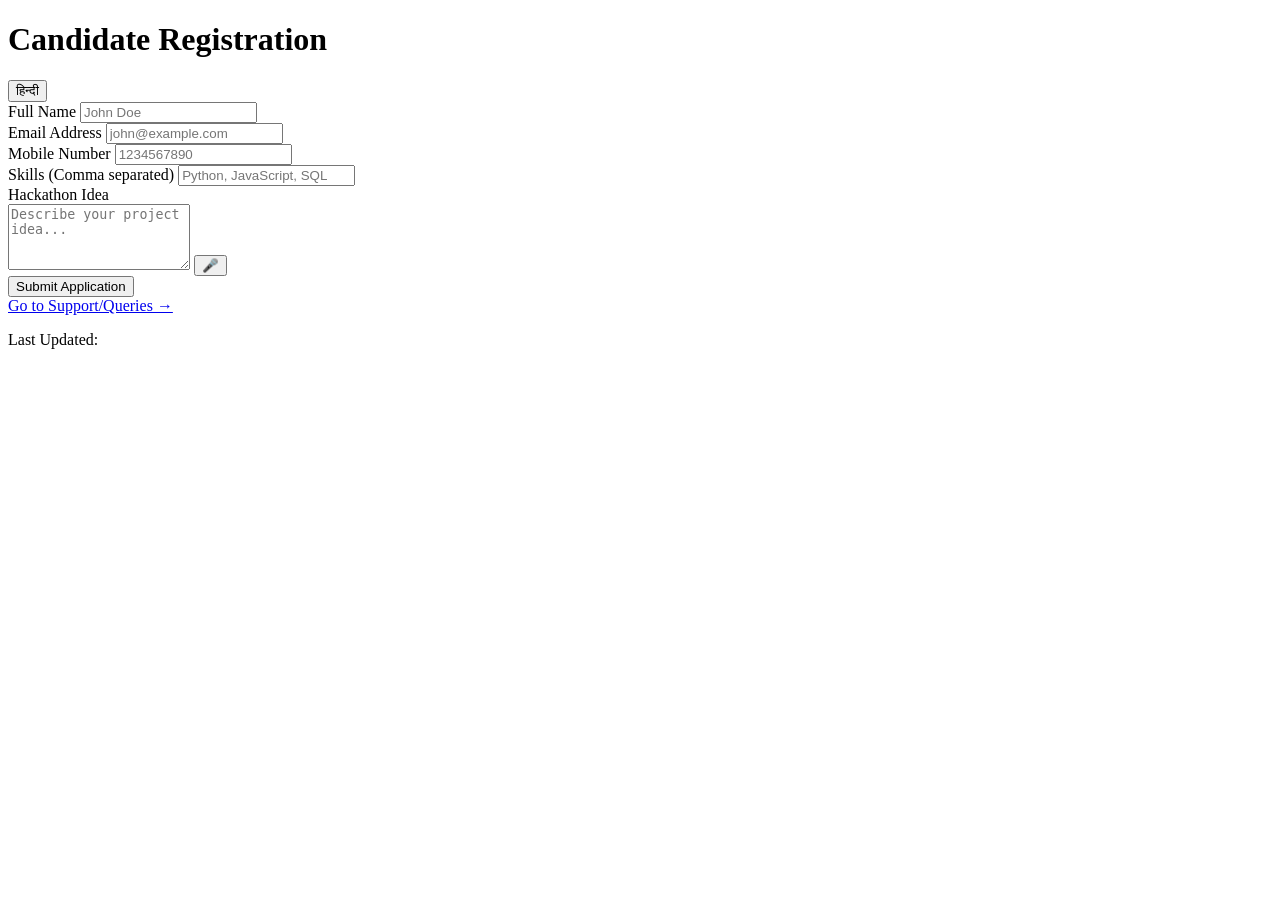
==== Registeration.html @ 9bef77f6 "Rename gemini-code-1783528364939.html to Registeration.html" ====
<!DOCTYPE html>
<html lang="en">
<head>
    <meta charset="UTF-8">
    <meta name="viewport" content="width=device-width, initial-scale=1.0">
    <title>Candidate Registration</title>
    <link rel="stylesheet" href="style.css">
</head>
<body>
    <div class="container">
        <header>
            <h1 data-en="Candidate Registration" data-hi="उम्मीदवार पंजीकरण">Candidate Registration</h1>
            <button id="lang-toggle" class="btn-secondary">हिन्दी</button>
        </header>

        <form id="registrationForm">
            <div class="form-group">
                <label for="name" data-en="Full Name" data-hi="पूरा नाम">Full Name</label>
                <input type="text" id="name" required placeholder="John Doe">
            </div>

            <div class="form-group">
                <label for="email" data-en="Email Address" data-hi="ईमेल पता">Email Address</label>
                <input type="email" id="email" required placeholder="john@example.com">
            </div>

            <div class="form-group">
                <label for="mobile" data-en="Mobile Number" data-hi="मोबाइल नंबर">Mobile Number</label>
                <input type="tel" id="mobile" required placeholder="1234567890">
            </div>

            <div class="form-group">
                <label for="skills" data-en="Skills (Comma separated)" data-hi="कौशल (कॉमा से अलग करें)">Skills (Comma separated)</label>
                <input type="text" id="skills" required placeholder="Python, JavaScript, SQL">
            </div>

            <div class="form-group">
                <label for="idea" data-en="Hackathon Idea" data-hi="हैकाथॉन विचार">Hackathon Idea</label>
                <div class="input-with-mic">
                    <textarea id="idea" rows="4" required placeholder="Describe your project idea..."></textarea>
                    <button type="button" class="mic-btn" data-target="idea" title="Listen">🎤</button>
                </div>
            </div>

            <button type="submit" class="btn-submit" data-en="Submit Application" data-hi="आवेदन जमा करें">Submit Application</button>
        </form>

        <nav class="page-nav">
            <a href="support.html" data-en="Go to Support/Queries" data-hi="सहायता/प्रश्नों पर जाएं">Go to Support/Queries →</a>
        </nav>

        <footer>
            <p data-en="Last Updated: " data-hi="अंतिम अपडेट: ">Last Updated: <span class="last-updated"></span></p>
        </footer>
    </div>

    <script src="script.js"></script>
</body>
</html>
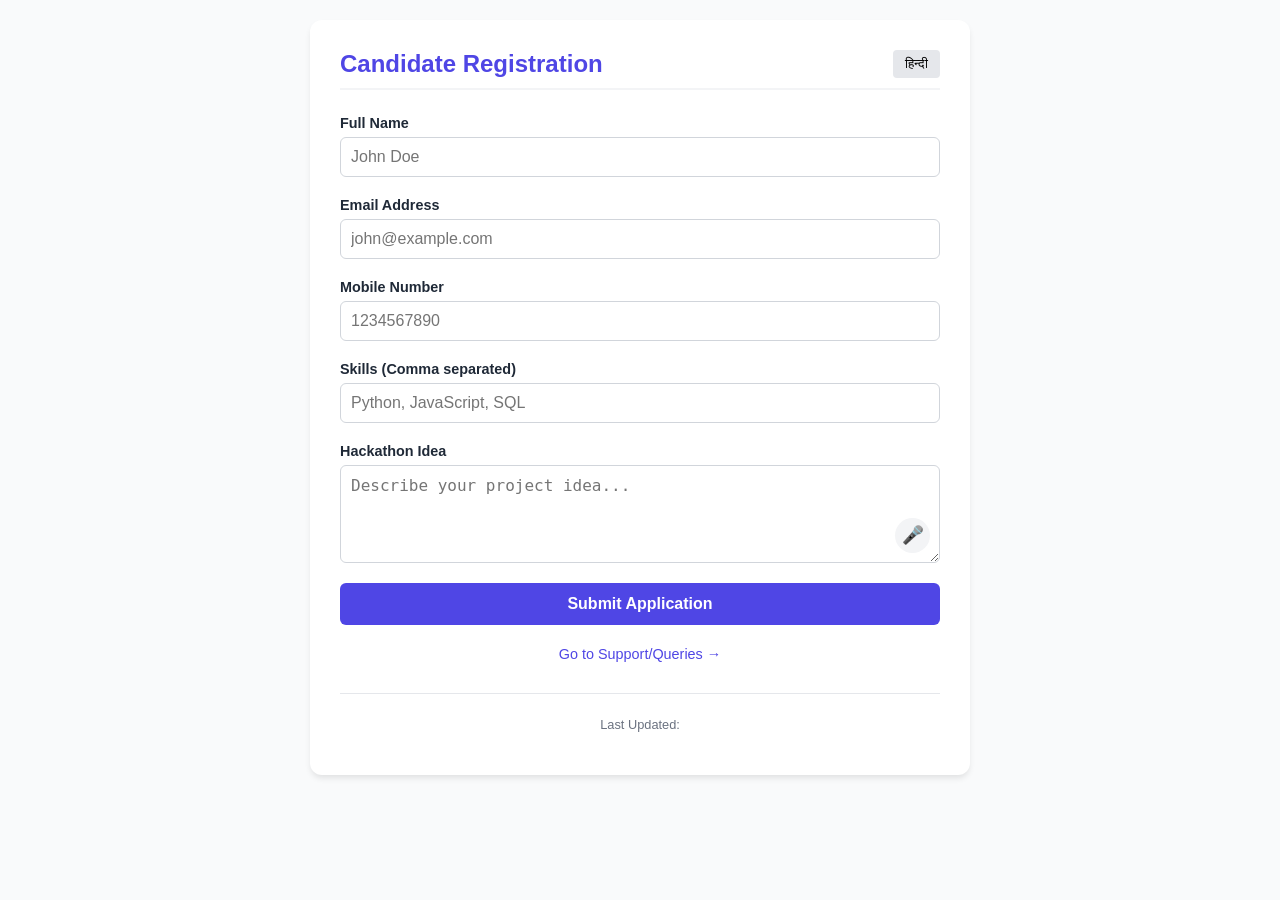
==== commit f273f138: "Update Registeration.html" ====
--- a/Registeration.html
+++ b/Registeration.html
@@ -4,7 +4,7 @@
     <meta charset="UTF-8">
     <meta name="viewport" content="width=device-width, initial-scale=1.0">
     <title>Candidate Registration</title>
-    <link rel="stylesheet" href="style.css">
+    <link rel="stylesheet" href="css/style.css">
 </head>
 <body>
     <div class="container">
@@ -54,6 +54,6 @@
         </footer>
     </div>
 
-    <script src="script.js"></script>
+    <script src="js/script.js"></script>
 </body>
 </html>
--- a/css/style.css
+++ b/css/style.css
@@ -0,0 +1,155 @@
+:root {
+    --primary-color: #4f46e5;
+    --primary-hover: #4338ca;
+    --bg-color: #f9fafb;
+    --card-bg: #ffffff;
+    --text-color: #1f2937;
+    --border-color: #d1d5db;
+}
+
+body {
+    font-family: 'Segoe UI', Tahoma, Geneva, Verdana, sans-serif;
+    background-color: var(--bg-color);
+    color: var(--text-color);
+    margin: 0;
+    padding: 20px;
+    display: flex;
+    justify-content: center;
+}
+
+.container {
+    background: var(--card-bg);
+    padding: 30px;
+    border-radius: 12px;
+    box-shadow: 0 4px 6px -1px rgba(0, 0, 0, 0.1);
+    width: 100%;
+    max-width: 600px;
+}
+
+header {
+    display: flex;
+    justify-content: space-between;
+    align-items: center;
+    margin-bottom: 25px;
+    border-bottom: 2px solid #f3f4f6;
+    padding-bottom: 10px;
+}
+
+h1 { font-size: 1.5rem; margin: 0; color: var(--primary-color); }
+
+.form-group {
+    margin-bottom: 20px;
+}
+
+label {
+    display: block;
+    margin-bottom: 6px;
+    font-weight: 600;
+    font-size: 0.9rem;
+}
+
+input, textarea {
+    width: 100%;
+    padding: 10px;
+    border: 1px solid var(--border-color);
+    border-radius: 6px;
+    box-sizing: border-box;
+    font-size: 1rem;
+}
+
+input:focus, textarea:focus {
+    outline: none;
+    border-color: var(--primary-color);
+    box-shadow: 0 0 0 3px rgba(79, 70, 229, 0.1);
+}
+
+/* Mic Layout Layout */
+.input-with-mic {
+    position: relative;
+    display: flex;
+}
+
+.input-with-mic textarea {
+    padding-right: 45px;
+}
+
+.mic-btn {
+    position: absolute;
+    right: 10px;
+    bottom: 10px;
+    background: #f3f4f6;
+    border: none;
+    border-radius: 50%;
+    width: 35px;
+    height: 35px;
+    cursor: pointer;
+    font-size: 1.1rem;
+    display: flex;
+    align-items: center;
+    justify-content: center;
+    transition: background 0.2s;
+}
+
+.mic-btn.listening {
+    background: #ef4444;
+    animation: pulse 1.5s infinite;
+}
+
+@keyframes pulse {
+    0% { transform: scale(1); }
+    50% { transform: scale(1.05); }
+    100% { transform: scale(1); }
+}
+
+/* Automation Tags */
+.suggestions-box {
+    background: #eef2ff;
+    padding: 15px;
+    border-radius: 8px;
+    margin-bottom: 25px;
+}
+.suggestions-box h3 { margin-top: 0; font-size: 0.95rem; color: #3730a3;}
+.suggestions-tags { display: flex; flex-wrap: wrap; gap: 8px; }
+.tag-btn {
+    background: #fff;
+    border: 1px solid #c7d2fe;
+    padding: 6px 12px;
+    border-radius: 20px;
+    cursor: pointer;
+    font-size: 0.85rem;
+    transition: all 0.2s;
+}
+.tag-btn:hover { background: var(--primary-color); color: white; }
+
+/* Global Buttons */
+.btn-submit {
+    background: var(--primary-color);
+    color: white;
+    border: none;
+    padding: 12px 20px;
+    width: 100%;
+    border-radius: 6px;
+    font-size: 1rem;
+    font-weight: bold;
+    cursor: pointer;
+}
+.btn-submit:hover { background: var(--primary-hover); }
+.btn-secondary {
+    background: #e5e7eb;
+    border: none;
+    padding: 6px 12px;
+    border-radius: 4px;
+    cursor: pointer;
+}
+
+.page-nav { text-align: center; margin-top: 20px; }
+.page-nav a { color: var(--primary-color); text-decoration: none; font-size: 0.9rem;}
+
+footer {
+    margin-top: 30px;
+    border-top: 1px solid #e5e7eb;
+    padding-top: 10px;
+    font-size: 0.8rem;
+    color: #6b7280;
+    text-align: center;
+}
